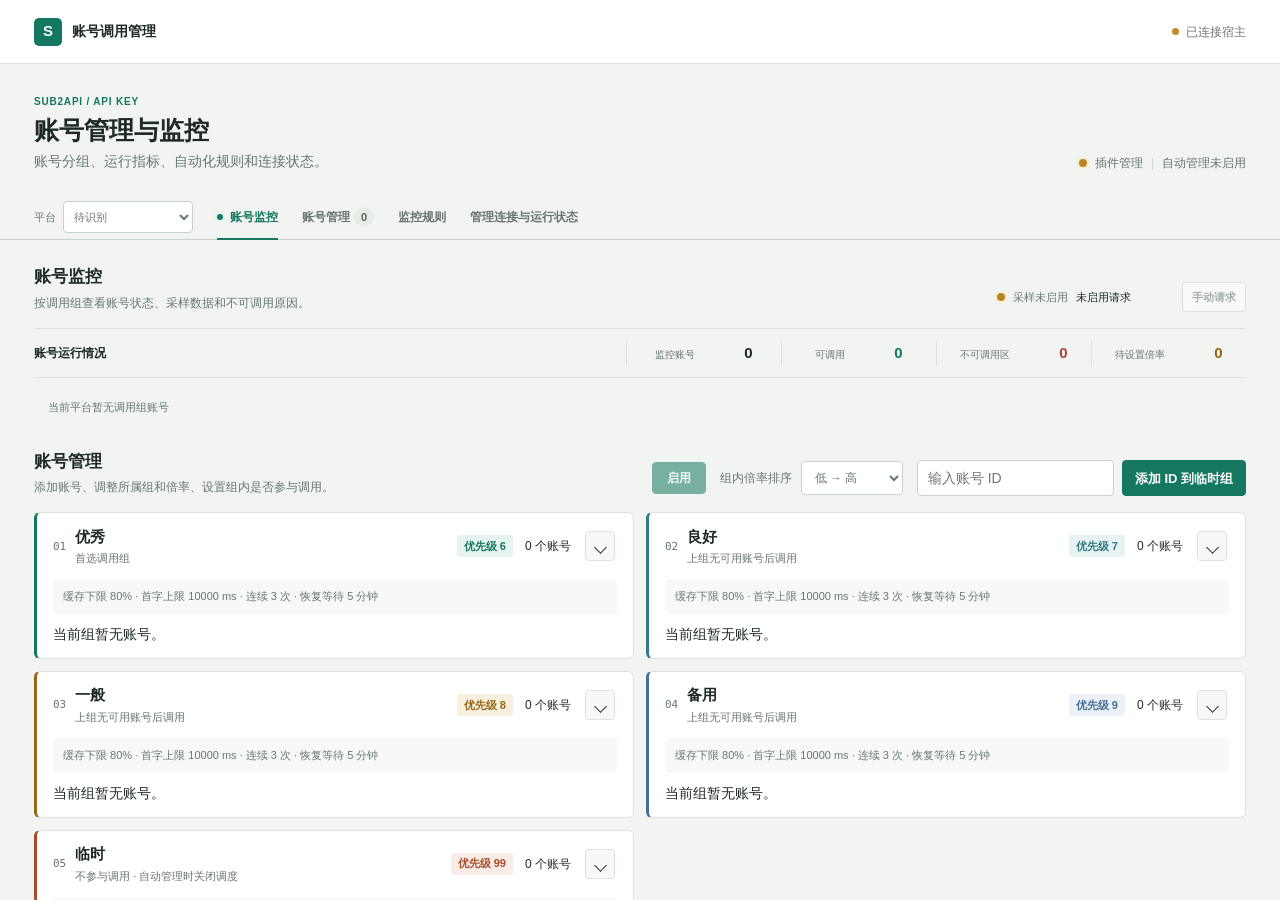
==== tests/ui-harness.html @ 517e10c3 "feat: 发布 Sub2API 账号调用管理插件 v0.1.0 实现首个可作为签名插件运行和发布的版本。  主要功能： - 提供 Sub2API 插件运行时、协议握手、宿主 UI Bridge 和健" ====
<!doctype html>
<html lang="zh-CN"><head><meta charset="utf-8"><meta name="viewport" content="width=device-width,initial-scale=1"><title>仅测试：插件 Bridge 宿主</title><style>body{margin:0}iframe{display:block;width:100%;height:100vh;border:0}</style></head>
<body><iframe id="plugin" title="测试用插件配置" sandbox="allow-scripts"></iframe>
<script>
'use strict';
// Test fixtures only. This harness is not included in the production ui/ assets.
window.mock = {
  requests: [], holdTypes: [], rejectTypes: [], config: { upstream_rates_enabled: false },
  snapshot: { version: '0.1.0-test', hostname: 'test-executor-01', mode: 'unconfigured', storage_ready: true,
    sampling_since: '2026-11-18T00:00:00Z', polling: false,
    last_poll: '', next_poll: '', error: '', accounts: [], events: [] },
};
const frame = document.getElementById('plugin');
window.respond = (request, payload) => frame.contentWindow.postMessage({ source: 'sub2api-plugin-host',
  bridge_token: 'ui-test-token', request_id: request.request_id, type: `${request.type}.result`, ok: true, ...payload }, '*');
window.addEventListener('message', (event) => {
  const message = event.data;
  if (event.source !== frame.contentWindow || !message || message.source !== 'sub2api-plugin-ui' || message.bridge_token !== 'ui-test-token') return;
  window.mock.requests.push(message);
  if (!message.request_id || window.mock.holdTypes.includes(message.type)) return;
  if (window.mock.rejectTypes.includes(message.type)) { window.respond(message, { ok: false, error: 'ui-secret-canary: permission denied' }); return; }
  if (message.type === 'config.load') window.respond(message, { config: window.mock.config });
  if (message.type === 'config.save') { window.mock.config = message.config; window.respond(message, { config: message.config }); }
  if (message.type === 'config.test') {
    if (window.mock.config.automation_enabled) {
      window.mock.snapshot.polling = true;
      window.mock.snapshot.next_poll = null;
    }
    window.respond(message, { result: { success: true, message: 'ui-secret-canary', status_json: JSON.stringify(window.mock.snapshot) } });
  }
  if (message.type === 'plugin.status') window.respond(message, { result: { healthy: true, message: 'ui-secret-canary', status_json: JSON.stringify(window.mock.snapshot) } });
});
frame.src = `../ui/index.html?run=${Date.now()}#bridge_token=ui-test-token`;
</script></body></html>
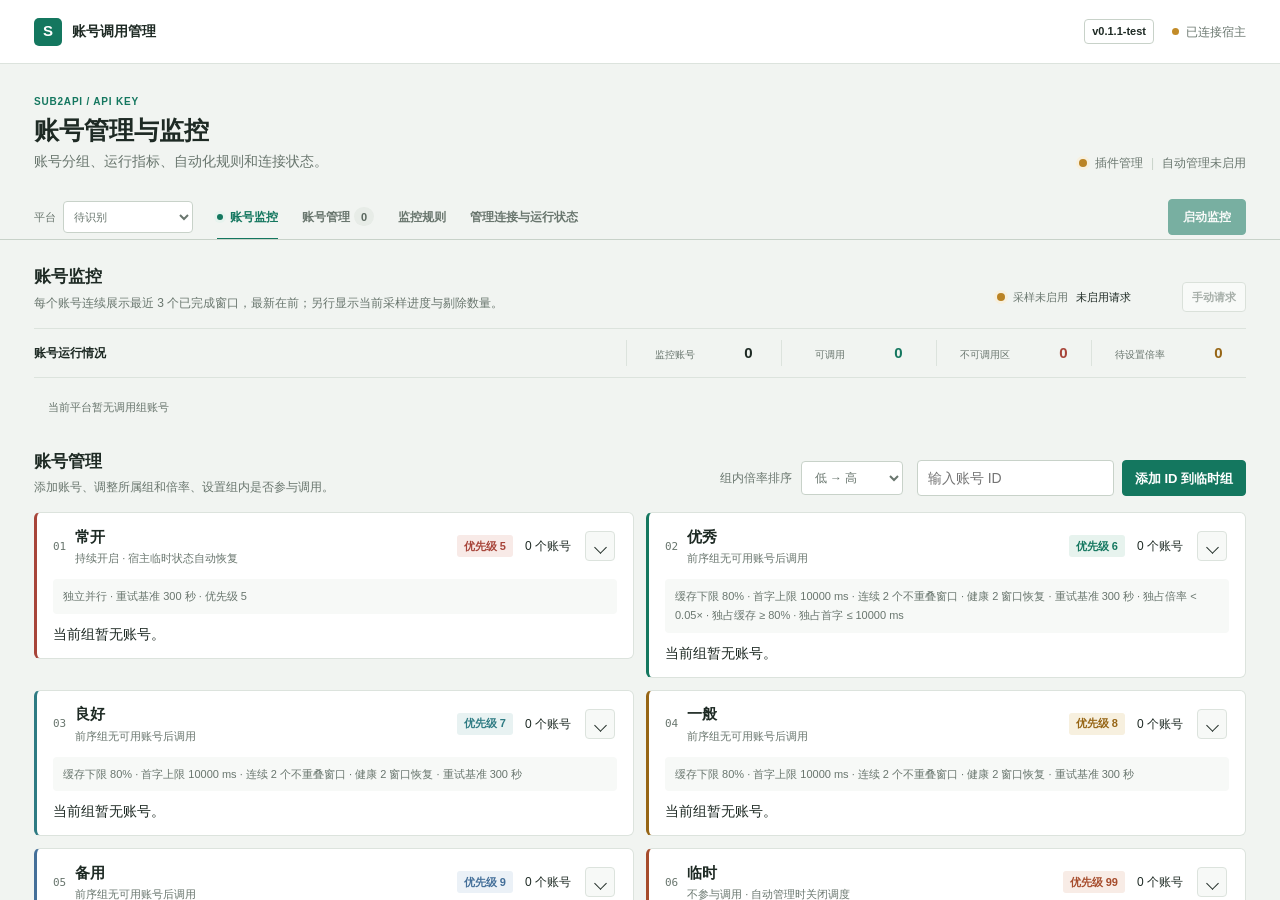
==== commit b59fc3aa: "feat: 发布 0.1.1 调度机制与账号窗口监控 新增独立常开组，并保留优秀、良好、一般、备用的固定故障切换顺序及关闭的临时组。  质量按账号合并模型和请求类型，每 15 个合格请求组成一个不重叠" ====
--- a/tests/ui-harness.html
+++ b/tests/ui-harness.html
@@ -1,15 +1,25 @@
 <!doctype html>
-<html lang="zh-CN"><head><meta charset="utf-8"><meta name="viewport" content="width=device-width,initial-scale=1"><title>仅测试：插件 Bridge 宿主</title><style>body{margin:0}iframe{display:block;width:100%;height:100vh;border:0}</style></head>
+<html lang="zh-CN"><head><meta charset="utf-8"><meta name="viewport" content="width=device-width,initial-scale=1"><title>仅测试：插件 Bridge 宿主</title><link rel="icon" href="data:,"><style>body{margin:0}iframe{display:block;width:100%;height:100vh;border:0}</style></head>
 <body><iframe id="plugin" title="测试用插件配置" sandbox="allow-scripts"></iframe>
 <script>
 'use strict';
 // Test fixtures only. This harness is not included in the production ui/ assets.
 window.mock = {
-  requests: [], holdTypes: [], rejectTypes: [], config: { upstream_rates_enabled: false },
-  snapshot: { version: '0.1.0-test', hostname: 'test-executor-01', mode: 'unconfigured', storage_ready: true,
+  requests: [], holdTypes: [], rejectTypes: [], config: { upstream_rates_enabled: false,
+    group_rules: { excellent: { min_requests: 1, trigger_samples: 1, recovery_samples: 1 } } },
+  snapshot: { version: '0.1.1-test', hostname: 'test-executor-01', mode: 'unconfigured', storage_ready: true,
     sampling_since: '2026-11-18T00:00:00Z', polling: false,
     last_poll: '', next_poll: '', error: '', accounts: [], events: [] },
 };
+// Completed windows are supplied by the runtime, not reconstructed from polls.
+window.qualityWindow = (window_end, values = {}) => ({
+  window_start: new Date(Date.parse(window_end) - 90000).toISOString(),
+  window_end,
+  recorded_at: new Date(Date.parse(window_end) + 5000).toISOString(),
+  requests: 15, min_input_tokens: 40000, excluded_small_requests: 0, excluded_unknown_requests: 0,
+  cache_ratio: .91, average_first_token_ms: 960, first_token_samples: 15, result: 'healthy', reason: '',
+  ...values,
+});
 const frame = document.getElementById('plugin');
 window.respond = (request, payload) => frame.contentWindow.postMessage({ source: 'sub2api-plugin-host',
   bridge_token: 'ui-test-token', request_id: request.request_id, type: `${request.type}.result`, ok: true, ...payload }, '*');
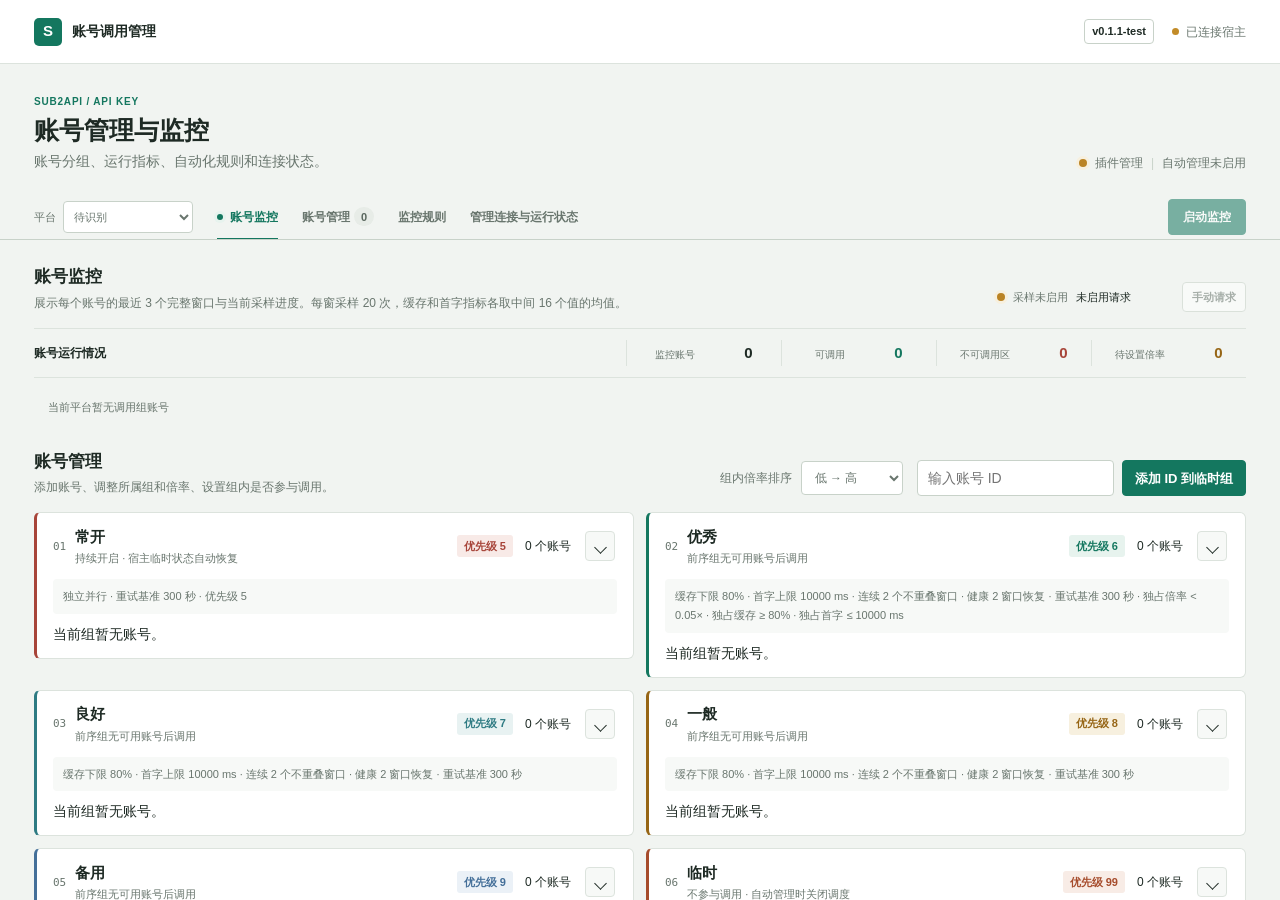
==== commit 08d77600: "feat: 发布 0.1.2 调度监控优化 - 重构账号调度状态机，支持常开组并行、临时异常退避与账号异常人工处理。  - 将质量采样窗口调整为 20 次有效请求，分别对缓存比例和首字时间去除两个最大" ====
--- a/tests/ui-harness.html
+++ b/tests/ui-harness.html
@@ -5,7 +5,7 @@
 'use strict';
 // Test fixtures only. This harness is not included in the production ui/ assets.
 window.mock = {
-  requests: [], holdTypes: [], rejectTypes: [], config: { upstream_rates_enabled: false,
+  requests: [], holdTypes: [], rejectTypes: [], omitTestSnapshot: false, config: { upstream_rates_enabled: false,
     group_rules: { excellent: { min_requests: 1, trigger_samples: 1, recovery_samples: 1 } } },
   snapshot: { version: '0.1.1-test', hostname: 'test-executor-01', mode: 'unconfigured', storage_ready: true,
     sampling_since: '2026-11-18T00:00:00Z', polling: false,
@@ -16,8 +16,8 @@
   window_start: new Date(Date.parse(window_end) - 90000).toISOString(),
   window_end,
   recorded_at: new Date(Date.parse(window_end) + 5000).toISOString(),
-  requests: 15, min_input_tokens: 40000, excluded_small_requests: 0, excluded_unknown_requests: 0,
-  cache_ratio: .91, average_first_token_ms: 960, first_token_samples: 15, result: 'healthy', reason: '',
+  requests: 20, min_input_tokens: 40000, excluded_small_requests: 0, excluded_unknown_requests: 0,
+  cache_ratio: .91, average_first_token_ms: 960, first_token_samples: 20, result: 'healthy', reason: '',
   ...values,
 });
 const frame = document.getElementById('plugin');
@@ -36,7 +36,8 @@
       window.mock.snapshot.polling = true;
       window.mock.snapshot.next_poll = null;
     }
-    window.respond(message, { result: { success: true, message: 'ui-secret-canary', status_json: JSON.stringify(window.mock.snapshot) } });
+    window.respond(message, { result: { success: true, message: 'ui-secret-canary',
+      ...(window.mock.omitTestSnapshot ? {} : { status_json: JSON.stringify(window.mock.snapshot) }) } });
   }
   if (message.type === 'plugin.status') window.respond(message, { result: { healthy: true, message: 'ui-secret-canary', status_json: JSON.stringify(window.mock.snapshot) } });
 });
